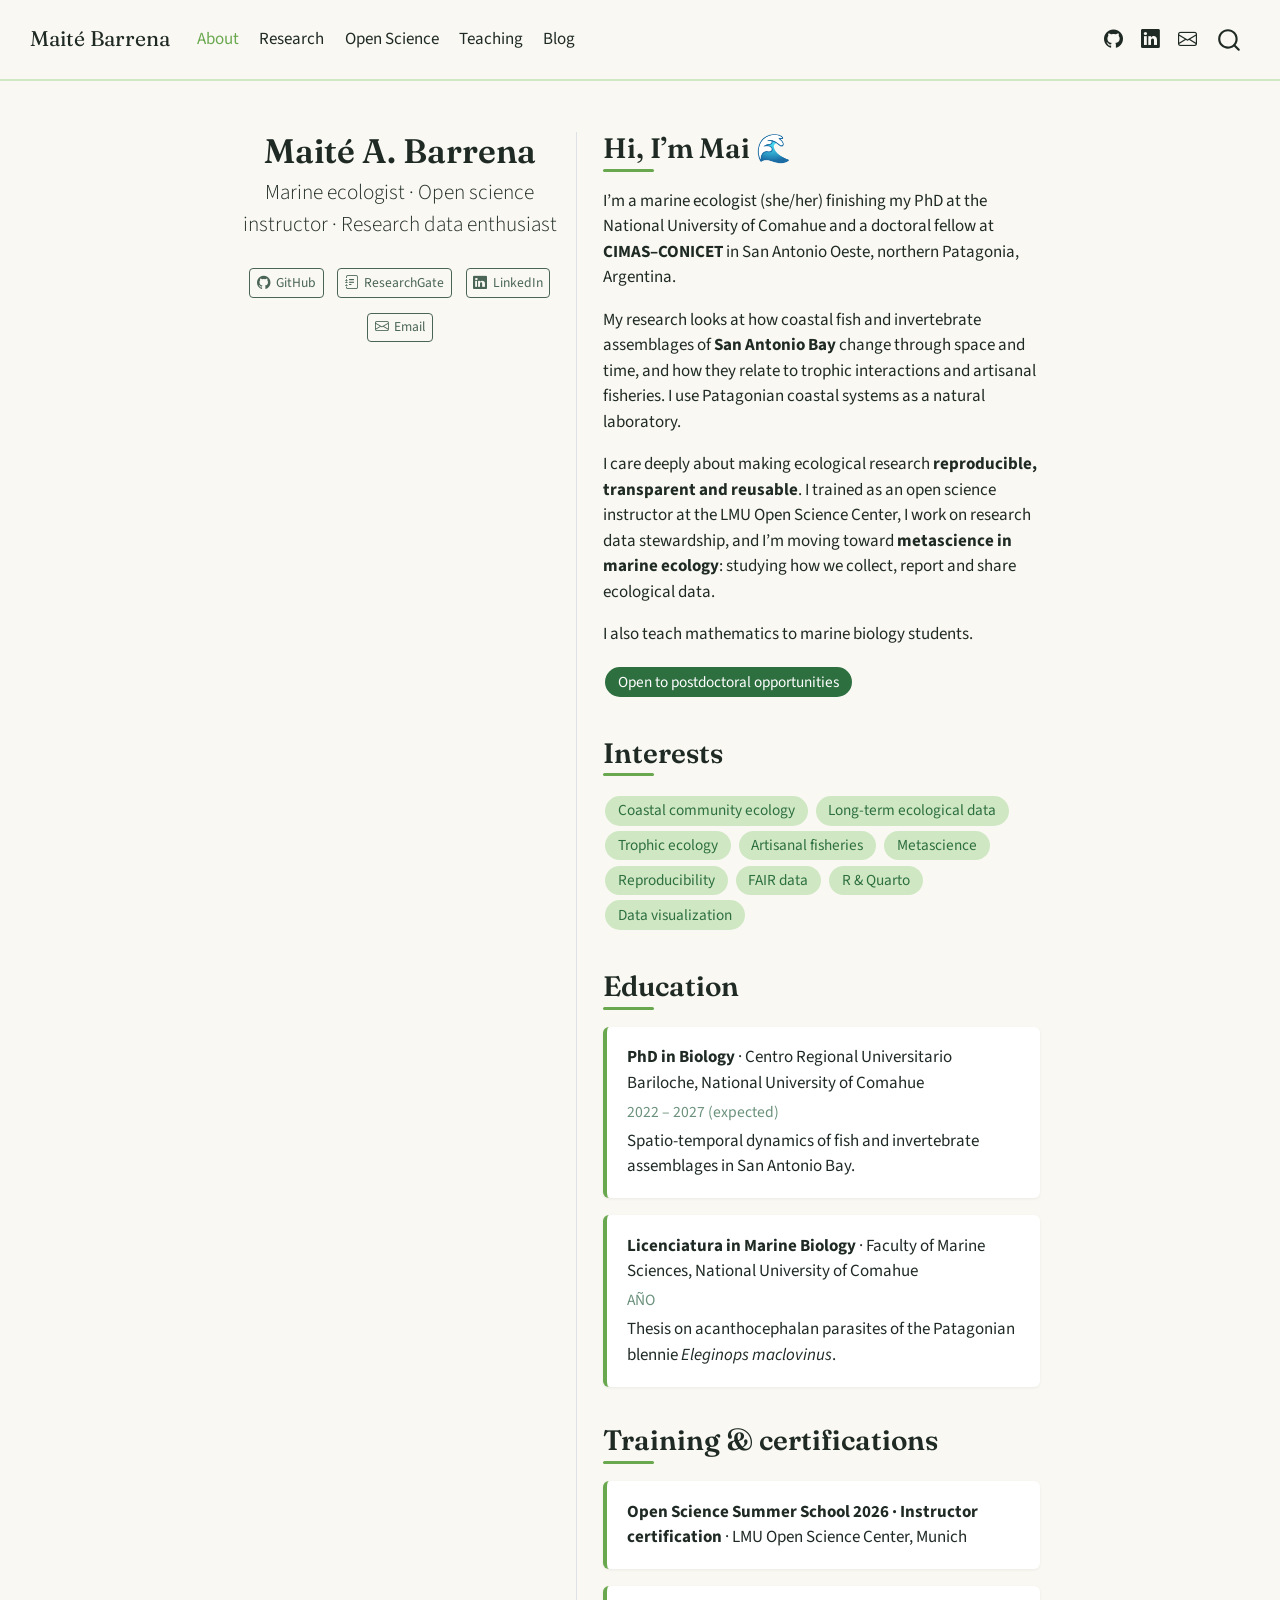
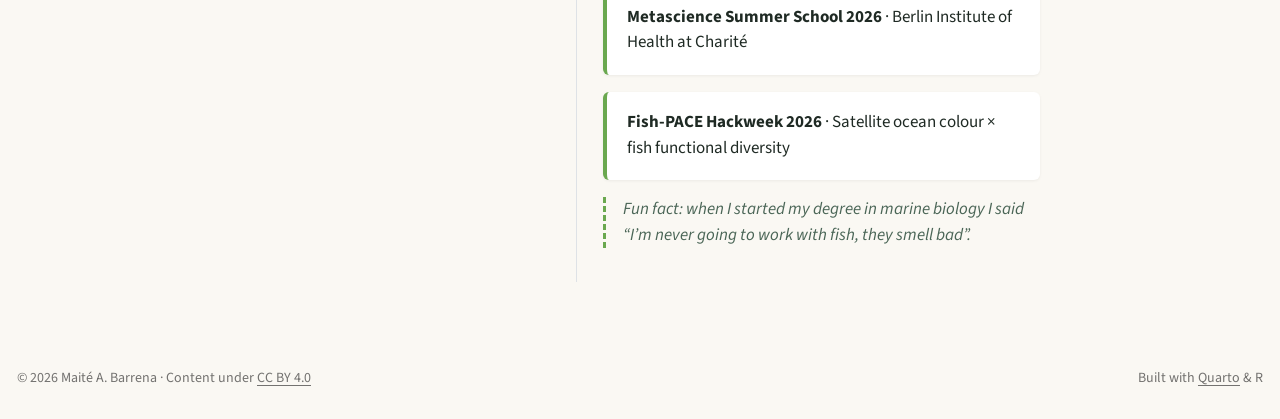
==== docs/index.html @ a6d8901f "First version of personal wesite" ====
<!DOCTYPE html>
<html xmlns="http://www.w3.org/1999/xhtml" lang="en" xml:lang="en"><head>

<meta charset="utf-8">
<meta name="generator" content="quarto-1.10.18">

<meta name="viewport" content="width=device-width, initial-scale=1.0, user-scalable=yes">


<title>Maité A. Barrena – Maité Barrena</title>
<style>
/* Default styles provided by pandoc.
** See https://pandoc.org/MANUAL.html#variables-for-html for config info.
*/
span.smallcaps{font-variant: small-caps;}
div.columns{display: flex; gap: 1.5em;}
div.column{flex: auto;}
@media screen {
div.columns{gap: min(4vw, 1.5em);}
div.column{overflow-x: auto;}
}
div.hanging-indent{margin-left: 1.5em; text-indent: -1.5em;}
ul.task-list{list-style: none;}
ul.task-list li input[type="checkbox"] {
  width: 0.8em;
  margin: 0 0.8em 0.2em -1em; /* quarto-specific, see https://github.com/quarto-dev/quarto-cli/issues/4556 */ 
  vertical-align: middle;
}
</style>


<script src="site_libs/quarto-nav/quarto-nav.js"></script>
<script src="site_libs/quarto-nav/headroom.min.js"></script>
<script src="site_libs/clipboard/clipboard.min.js"></script>
<script src="site_libs/quarto-search/autocomplete.umd.js"></script>
<script src="site_libs/quarto-search/fuse.min.js"></script>
<script src="site_libs/quarto-search/quarto-search.js"></script>
<meta name="quarto:offset" content="./">
<script src="site_libs/quarto-html/quarto.js" type="module"></script>
<script src="site_libs/quarto-html/tabsets/tabsets.js" type="module"></script>
<script src="site_libs/quarto-html/popper.min.js"></script>
<script src="site_libs/quarto-html/tippy.umd.min.js"></script>
<link href="site_libs/quarto-html/tippy.css" rel="stylesheet">
<link href="site_libs/quarto-html/quarto-syntax-highlighting-64a204ab8560d761af7679ceaba22944.css" rel="stylesheet" id="quarto-text-highlighting-styles">
<script src="site_libs/bootstrap/bootstrap.min.js"></script>
<link href="site_libs/bootstrap/bootstrap-icons.css" rel="stylesheet">
<link href="site_libs/bootstrap/bootstrap-3ea38a2bef1be758ad4a1b75f6a6415b.min.css" rel="stylesheet" append-hash="true" id="quarto-bootstrap" data-mode="light">
<script id="quarto-search-options" type="application/json">{
  "location": "navbar",
  "copy-button": false,
  "collapse-after": 3,
  "panel-placement": "end",
  "type": "overlay",
  "limit": 50,
  "keyboard-shortcut": [
    "f",
    "/",
    "s"
  ],
  "show-item-context": false,
  "language": {
    "search-no-results-text": "No results",
    "search-matching-documents-text": "matching documents",
    "search-copy-link-title": "Copy link to search",
    "search-hide-matches-text": "Hide additional matches",
    "search-more-match-text": "more match in this document",
    "search-more-matches-text": "more matches in this document",
    "search-clear-button-title": "Clear",
    "search-text-placeholder": "",
    "search-detached-cancel-button-title": "Cancel",
    "search-submit-button-title": "Submit",
    "search-label": "Search"
  }
}</script>
<style>html{ scroll-behavior: smooth; }</style>


</head>

<body class="nav-fixed fullcontent quarto-light">

<div id="quarto-search-results"></div>
  <header id="quarto-header" class="headroom fixed-top">
    <nav class="navbar navbar-expand-lg " data-bs-theme="dark">
      <div class="navbar-container container-fluid">
      <div class="navbar-brand-container mx-auto">
    <a class="navbar-brand" href="./index.html">
    <span class="navbar-title">Maité Barrena</span>
    </a>
  </div>
            <div id="quarto-search" class="" title="Search"></div>
          <button class="navbar-toggler" type="button" data-bs-toggle="collapse" data-bs-target="#navbarCollapse" aria-controls="navbarCollapse" role="menu" aria-expanded="false" aria-label="Toggle navigation" onclick="if (window.quartoToggleHeadroom) { window.quartoToggleHeadroom(); }">
  <span class="navbar-toggler-icon"></span>
</button>
          <div class="collapse navbar-collapse" id="navbarCollapse">
            <ul class="navbar-nav navbar-nav-scroll me-auto">
  <li class="nav-item">
    <a class="nav-link active" href="./index.html" aria-current="page"> 
<span class="menu-text">About</span></a>
  </li>  
  <li class="nav-item">
    <a class="nav-link" href="./research.html"> 
<span class="menu-text">Research</span></a>
  </li>  
  <li class="nav-item">
    <a class="nav-link" href="./open-science.html"> 
<span class="menu-text">Open Science</span></a>
  </li>  
  <li class="nav-item">
    <a class="nav-link" href="./teaching.html"> 
<span class="menu-text">Teaching</span></a>
  </li>  
  <li class="nav-item">
    <a class="nav-link" href="./blog.html"> 
<span class="menu-text">Blog</span></a>
  </li>  
</ul>
            <ul class="navbar-nav navbar-nav-scroll ms-auto">
  <li class="nav-item compact">
    <a class="nav-link" href="https://github.com/maibarrena7"> <i class="bi bi-github" role="img" aria-label="GitHub">
</i> 
<span class="menu-text"></span></a>
  </li>  
  <li class="nav-item compact">
    <a class="nav-link" href="https://www.linkedin.com/in/mait%C3%A9-barrena-706911390/"> <i class="bi bi-linkedin" role="img" aria-label="LinkedIn">
</i> 
<span class="menu-text"></span></a>
  </li>  
  <li class="nav-item compact">
    <a class="nav-link" href="mailto:maibarrena7@gmail.com"> <i class="bi bi-envelope" role="img" aria-label="Email">
</i> 
<span class="menu-text"></span></a>
  </li>  
</ul>
          </div> <!-- /navcollapse -->
            <div class="quarto-navbar-tools">
</div>
      </div> <!-- /container-fluid -->
    </nav>
</header>
<!-- content -->
<div id="quarto-content" class="quarto-container page-columns page-rows-contents page-layout-article page-navbar">
<!-- sidebar -->
<!-- margin-sidebar -->
    
<!-- main -->
<div class="quarto-about-trestles">
  <div class="about-entity">
<header id="title-block-header" class="quarto-title-block default">
<div class="quarto-title">
<h1 class="title">Maité A. Barrena</h1>
<p class="subtitle lead">Marine ecologist · Open science instructor · Research data enthusiast</p>
</div>
<div class="quarto-title-meta">
  </div>
</header>
    <div class="about-links">
  <a href="https://github.com/maibarrena7" class="about-link" rel="" target="">
    <i class="bi bi-github"></i>
     <span class="about-link-text">GitHub</span>
  </a>
  <a href="https://www.researchgate.net/profile/Maite-Barrena-3" class="about-link" rel="" target="">
    <i class="bi bi-journal-text"></i>
     <span class="about-link-text">ResearchGate</span>
  </a>
  <a href="https://www.linkedin.com/in/mait%C3%A9-barrena-706911390/" class="about-link" rel="" target="">
    <i class="bi bi-linkedin"></i>
     <span class="about-link-text">LinkedIn</span>
  </a>
  <a href="mailto:maibarrena7@gmail.com" class="about-link" rel="" target="">
    <i class="bi bi-envelope"></i>
     <span class="about-link-text">Email</span>
  </a>
</div>
  </div>
  <div class="about-contents"><main class="content" id="quarto-document-content">
<section id="hi-im-mai" class="level2">
<h2 data-anchor-id="hi-im-mai">Hi, I’m Mai 🌊</h2>
<p>I’m a marine ecologist (she/her) finishing my PhD at the National University of Comahue and a doctoral fellow at <strong>CIMAS–CONICET</strong> in San Antonio Oeste, northern Patagonia, Argentina.</p>
<p>My research looks at how coastal fish and invertebrate assemblages of <strong>San Antonio Bay</strong> change through space and time, and how they relate to trophic interactions and artisanal fisheries. I use Patagonian coastal systems as a natural laboratory.</p>
<p>I care deeply about making ecological research <strong>reproducible, transparent and reusable</strong>. I trained as an open science instructor at the LMU Open Science Center, I work on research data stewardship, and I’m moving toward <strong>metascience in marine ecology</strong>: studying how we collect, report and share ecological data.</p>
<p>I also teach mathematics to marine biology students.</p>
<p><span class="chip chip-open">Open to postdoctoral opportunities</span></p>
</section>
<section id="interests" class="level2">
<h2 data-anchor-id="interests">Interests</h2>
<p><span class="chip">Coastal community ecology</span> <span class="chip">Long-term ecological data</span> <span class="chip">Trophic ecology</span> <span class="chip">Artisanal fisheries</span> <span class="chip">Metascience</span> <span class="chip">Reproducibility</span> <span class="chip">FAIR data</span> <span class="chip">R &amp; Quarto</span> <span class="chip">Data visualization</span></p>
</section>
<section id="education" class="level2">
<h2 data-anchor-id="education">Education</h2>
<div class="card-item">
<p><strong>PhD in Biology</strong> · Centro Regional Universitario Bariloche, National University of Comahue</p>
<p><span class="meta">2022 – 2027 (expected)</span></p>
<p>Spatio-temporal dynamics of fish and invertebrate assemblages in San Antonio Bay.</p>
</div>
<div class="card-item">
<p><strong>Licenciatura in Marine Biology</strong> · Faculty of Marine Sciences, National University of Comahue</p>
<p><span class="meta">AÑO</span></p>
<p>Thesis on acanthocephalan parasites of the Patagonian blennie <em>Eleginops maclovinus</em>.</p>
</div>
</section>
<section id="training-certifications" class="level2">
<h2 data-anchor-id="training-certifications">Training &amp; certifications</h2>
<div class="card-item">
<p><strong>Open Science Summer School 2026 · Instructor certification</strong> · LMU Open Science Center, Munich</p>
</div>
<div class="card-item">
<p><strong>Metascience Summer School 2026</strong> · Berlin Institute of Health at Charité</p>
</div>
<div class="card-item">
<p><strong>Fish-PACE Hackweek 2026</strong> · Satellite ocean colour × fish functional diversity</p>
</div>
<div class="funfact">
<p>Fun fact: when I started my degree in marine biology I said “I’m never going to work with fish, they smell bad”.</p>
</div>


</section>
</main></div>
</div>
 <!-- /main -->
<script id="quarto-html-after-body" type="application/javascript">
  window.document.addEventListener("DOMContentLoaded", function (event) {
    const isCodeAnnotation = (el) => {
      for (const clz of el.classList) {
        if (clz.startsWith('code-annotation-')) {                     
          return true;
        }
      }
      return false;
    }
    const onCopySuccess = function(e) {
      // button target
      const button = e.trigger;
      // don't keep focus
      button.blur();
      // flash "checked"
      button.classList.add('code-copy-button-checked');
      var currentTitle = button.getAttribute("title");
      button.setAttribute("title", "Copied!");
      let tooltip;
      if (window.bootstrap) {
        button.setAttribute("data-bs-toggle", "tooltip");
        button.setAttribute("data-bs-placement", "left");
        button.setAttribute("data-bs-title", "Copied!");
        tooltip = new bootstrap.Tooltip(button, 
          { trigger: "manual", 
            customClass: "code-copy-button-tooltip",
            offset: [0, -8]});
        tooltip.show();    
      }
      setTimeout(function() {
        if (tooltip) {
          tooltip.hide();
          button.removeAttribute("data-bs-title");
          button.removeAttribute("data-bs-toggle");
          button.removeAttribute("data-bs-placement");
        }
        button.setAttribute("title", currentTitle);
        button.classList.remove('code-copy-button-checked');
      }, 1000);
      // clear code selection
      e.clearSelection();
    }
    const getTextToCopy = function(trigger) {
      const outerScaffold = trigger.parentElement.cloneNode(true);
      const codeEl = outerScaffold.querySelector('code');
      for (const childEl of codeEl.children) {
        if (isCodeAnnotation(childEl)) {
          childEl.remove();
        }
      }
      return codeEl.innerText;
    }
    const clipboard = new window.ClipboardJS('.code-copy-button:not([data-in-quarto-modal])', {
      text: getTextToCopy
    });
    clipboard.on('success', onCopySuccess);
    if (window.document.getElementById('quarto-embedded-source-code-modal')) {
      const clipboardModal = new window.ClipboardJS('.code-copy-button[data-in-quarto-modal]', {
        text: getTextToCopy,
        container: window.document.getElementById('quarto-embedded-source-code-modal')
      });
      clipboardModal.on('success', onCopySuccess);
    }
      var localhostRegex = new RegExp(/^(?:http|https):\/\/localhost\:?[0-9]*\//);
      var mailtoRegex = new RegExp(/^mailto:/);
        var filterRegex = new RegExp("https:\/\/maibarrena7\.github\.io");
      var isInternal = (href) => {
          return filterRegex.test(href) || localhostRegex.test(href) || mailtoRegex.test(href);
      }
      // Inspect non-navigation links and adorn them if external
     var links = window.document.querySelectorAll('a[href]:not(.nav-link):not(.navbar-brand):not(.toc-action):not(.sidebar-link):not(.sidebar-item-toggle):not(.pagination-link):not(.no-external):not([aria-hidden]):not(.dropdown-item):not(.quarto-navigation-tool):not(.about-link)');
      for (var i=0; i<links.length; i++) {
        const link = links[i];
        if (!isInternal(link.href)) {
          // undo the damage that might have been done by quarto-nav.js in the case of
          // links that we want to consider external
          if (link.dataset.originalHref !== undefined) {
            link.href = link.dataset.originalHref;
          }
            // target, if specified
            link.setAttribute("target", "_blank");
            if (link.getAttribute("rel") === null) {
              link.setAttribute("rel", "noopener");
            }
        }
      }
    function tippyHover(el, contentFn, onTriggerFn, onUntriggerFn) {
      const config = {
        allowHTML: true,
        maxWidth: 500,
        delay: 100,
        arrow: false,
        appendTo: function(el) {
            return el.parentElement;
        },
        interactive: true,
        interactiveBorder: 10,
        theme: 'quarto',
        placement: 'bottom-start',
      };
      if (contentFn) {
        config.content = contentFn;
      }
      if (onTriggerFn) {
        config.onTrigger = onTriggerFn;
      }
      if (onUntriggerFn) {
        config.onUntrigger = onUntriggerFn;
      }
      window.tippy(el, config); 
    }
    const noterefs = window.document.querySelectorAll('a[role="doc-noteref"]');
    for (var i=0; i<noterefs.length; i++) {
      const ref = noterefs[i];
      tippyHover(ref, function() {
        // use id or data attribute instead here
        let href = ref.getAttribute('data-footnote-href') || ref.getAttribute('href');
        try { href = new URL(href).hash; } catch {}
        const id = href.replace(/^#\/?/, "");
        const note = window.document.getElementById(id);
        if (note) {
          return note.innerHTML;
        } else {
          return "";
        }
      });
    }
    const xrefs = window.document.querySelectorAll('a.quarto-xref');
    const processXRef = (id, note) => {
      // Strip column container classes
      const stripColumnClz = (el) => {
        el.classList.remove("page-full", "page-columns");
        if (el.children) {
          for (const child of el.children) {
            stripColumnClz(child);
          }
        }
      }
      stripColumnClz(note)
      if (id === null || id.startsWith('sec-')) {
        // Special case sections, only their first couple elements
        const container = document.createElement("div");
        if (note.children && note.children.length > 2) {
          container.appendChild(note.children[0].cloneNode(true));
          for (let i = 1; i < note.children.length; i++) {
            const child = note.children[i];
            if (child.tagName === "P" && child.innerText === "") {
              continue;
            } else {
              container.appendChild(child.cloneNode(true));
              break;
            }
          }
          if (window.Quarto?.typesetMath) {
            window.Quarto.typesetMath(container);
          }
          return container.innerHTML
        } else {
          if (window.Quarto?.typesetMath) {
            window.Quarto.typesetMath(note);
          }
          return note.innerHTML;
        }
      } else {
        // Remove any anchor links if they are present
        const anchorLink = note.querySelector('a.anchorjs-link');
        if (anchorLink) {
          anchorLink.remove();
        }
        if (window.Quarto?.typesetMath) {
          window.Quarto.typesetMath(note);
        }
        if (note.classList.contains("callout")) {
          return note.outerHTML;
        } else {
          return note.innerHTML;
        }
      }
    }
    for (var i=0; i<xrefs.length; i++) {
      const xref = xrefs[i];
      tippyHover(xref, undefined, function(instance) {
        instance.disable();
        let url = xref.getAttribute('href');
        let hash = undefined; 
        if (url.startsWith('#')) {
          hash = url;
        } else {
          try { hash = new URL(url).hash; } catch {}
        }
        if (hash) {
          const id = hash.replace(/^#\/?/, "");
          const note = window.document.getElementById(id);
          if (note !== null) {
            try {
              const html = processXRef(id, note.cloneNode(true));
              instance.setContent(html);
            } finally {
              instance.enable();
              instance.show();
            }
          } else {
            // See if we can fetch this
            fetch(url.split('#')[0])
            .then(res => res.text())
            .then(html => {
              const parser = new DOMParser();
              const htmlDoc = parser.parseFromString(html, "text/html");
              const note = htmlDoc.getElementById(id);
              if (note !== null) {
                const html = processXRef(id, note);
                instance.setContent(html);
              } 
            }).finally(() => {
              instance.enable();
              instance.show();
            });
          }
        } else {
          // See if we can fetch a full url (with no hash to target)
          // This is a special case and we should probably do some content thinning / targeting
          fetch(url)
          .then(res => res.text())
          .then(html => {
            const parser = new DOMParser();
            const htmlDoc = parser.parseFromString(html, "text/html");
            const note = htmlDoc.querySelector('main.content');
            if (note !== null) {
              // This should only happen for chapter cross references
              // (since there is no id in the URL)
              // remove the first header
              if (note.children.length > 0 && note.children[0].tagName === "HEADER") {
                note.children[0].remove();
              }
              const html = processXRef(null, note);
              instance.setContent(html);
            } 
          }).finally(() => {
            instance.enable();
            instance.show();
          });
        }
      }, function(instance) {
      });
    }
        let selectedAnnoteEl;
        const selectorForAnnotation = ( cell, annotation) => {
          let cellAttr = 'data-code-cell="' + cell + '"';
          let lineAttr = 'data-code-annotation="' +  annotation + '"';
          const selector = 'span[' + cellAttr + '][' + lineAttr + ']';
          return selector;
        }
        const selectCodeLines = (annoteEl) => {
          const doc = window.document;
          const targetCell = annoteEl.getAttribute("data-target-cell");
          const targetAnnotation = annoteEl.getAttribute("data-target-annotation");
          const annoteSpan = window.document.querySelector(selectorForAnnotation(targetCell, targetAnnotation));
          const lines = annoteSpan.getAttribute("data-code-lines").split(",");
          const lineIds = lines.map((line) => {
            return targetCell + "-" + line;
          })
          let top = null;
          let height = null;
          let parent = null;
          if (lineIds.length > 0) {
              //compute the position of the single el (top and bottom and make a div)
              const el = window.document.getElementById(lineIds[0]);
              top = el.offsetTop;
              height = el.offsetHeight;
              parent = el.parentElement.parentElement;
            if (lineIds.length > 1) {
              const lastEl = window.document.getElementById(lineIds[lineIds.length - 1]);
              const bottom = lastEl.offsetTop + lastEl.offsetHeight;
              height = bottom - top;
            }
            if (top !== null && height !== null && parent !== null) {
              // cook up a div (if necessary) and position it 
              let div = window.document.getElementById("code-annotation-line-highlight");
              if (div === null) {
                div = window.document.createElement("div");
                div.setAttribute("id", "code-annotation-line-highlight");
                div.style.position = 'absolute';
                parent.appendChild(div);
              }
              div.style.top = top - 2 + "px";
              div.style.height = height + 4 + "px";
              div.style.left = 0;
              let gutterDiv = window.document.getElementById("code-annotation-line-highlight-gutter");
              if (gutterDiv === null) {
                gutterDiv = window.document.createElement("div");
                gutterDiv.setAttribute("id", "code-annotation-line-highlight-gutter");
                gutterDiv.style.position = 'absolute';
                const codeCell = window.document.getElementById(targetCell);
                const gutter = codeCell.querySelector('.code-annotation-gutter');
                gutter.appendChild(gutterDiv);
              }
              gutterDiv.style.top = top - 2 + "px";
              gutterDiv.style.height = height + 4 + "px";
            }
            selectedAnnoteEl = annoteEl;
          }
        };
        const unselectCodeLines = () => {
          const elementsIds = ["code-annotation-line-highlight", "code-annotation-line-highlight-gutter"];
          elementsIds.forEach((elId) => {
            const div = window.document.getElementById(elId);
            if (div) {
              div.remove();
            }
          });
          selectedAnnoteEl = undefined;
        };
          // Handle positioning of the toggle
      window.addEventListener(
        "resize",
        throttle(() => {
          elRect = undefined;
          if (selectedAnnoteEl) {
            selectCodeLines(selectedAnnoteEl);
          }
        }, 10)
      );
      function throttle(fn, ms) {
      let throttle = false;
      let timer;
        return (...args) => {
          if(!throttle) { // first call gets through
              fn.apply(this, args);
              throttle = true;
          } else { // all the others get throttled
              if(timer) clearTimeout(timer); // cancel #2
              timer = setTimeout(() => {
                fn.apply(this, args);
                timer = throttle = false;
              }, ms);
          }
        };
      }
        // Attach click handler to the DT
        const annoteDls = window.document.querySelectorAll('dt[data-target-cell]');
        for (const annoteDlNode of annoteDls) {
          annoteDlNode.addEventListener('click', (event) => {
            const clickedEl = event.target;
            if (clickedEl !== selectedAnnoteEl) {
              unselectCodeLines();
              const activeEl = window.document.querySelector('dt[data-target-cell].code-annotation-active');
              if (activeEl) {
                activeEl.classList.remove('code-annotation-active');
              }
              selectCodeLines(clickedEl);
              clickedEl.classList.add('code-annotation-active');
            } else {
              // Unselect the line
              unselectCodeLines();
              clickedEl.classList.remove('code-annotation-active');
            }
          });
        }
    const findCites = (el) => {
      const parentEl = el.parentElement;
      if (parentEl) {
        const cites = parentEl.dataset.cites;
        if (cites) {
          return {
            el,
            cites: cites.split(' ')
          };
        } else {
          return findCites(el.parentElement)
        }
      } else {
        return undefined;
      }
    };
    var bibliorefs = window.document.querySelectorAll('a[role="doc-biblioref"]');
    for (var i=0; i<bibliorefs.length; i++) {
      const ref = bibliorefs[i];
      const citeInfo = findCites(ref);
      if (citeInfo) {
        tippyHover(citeInfo.el, function() {
          var popup = window.document.createElement('div');
          citeInfo.cites.forEach(function(cite) {
            var citeDiv = window.document.createElement('div');
            citeDiv.classList.add('hanging-indent');
            citeDiv.classList.add('csl-entry');
            var biblioDiv = window.document.getElementById('ref-' + cite);
            if (biblioDiv) {
              citeDiv.innerHTML = biblioDiv.innerHTML;
            }
            popup.appendChild(citeDiv);
          });
          return popup.innerHTML;
        });
      }
    }
  });
  </script>
</div> <!-- /content -->
<footer class="footer">
  <div class="nav-footer">
    <div class="nav-footer-left">
<p>© 2026 Maité A. Barrena · Content under <a href="https://creativecommons.org/licenses/by/4.0/">CC BY 4.0</a></p>
</div>   
    <div class="nav-footer-center">
      &nbsp;
    </div>
    <div class="nav-footer-right">
<p>Built with <a href="https://quarto.org/">Quarto</a> &amp; R</p>
</div>
  </div>
</footer>




<script src="site_libs/quarto-html/zenscroll-min.js"></script>
</body></html>
---- docs/site_libs/quarto-html/tippy.css ----
.tippy-box[data-animation=fade][data-state=hidden]{opacity:0}[data-tippy-root]{max-width:calc(100vw - 10px)}.tippy-box{position:relative;background-color:#333;color:#fff;border-radius:4px;font-size:14px;line-height:1.4;white-space:normal;outline:0;transition-property:transform,visibility,opacity}.tippy-box[data-placement^=top]>.tippy-arrow{bottom:0}.tippy-box[data-placement^=top]>.tippy-arrow:before{bottom:-7px;left:0;border-width:8px 8px 0;border-top-color:initial;transform-origin:center top}.tippy-box[data-placement^=bottom]>.tippy-arrow{top:0}.tippy-box[data-placement^=bottom]>.tippy-arrow:before{top:-7px;left:0;border-width:0 8px 8px;border-bottom-color:initial;transform-origin:center bottom}.tippy-box[data-placement^=left]>.tippy-arrow{right:0}.tippy-box[data-placement^=left]>.tippy-arrow:before{border-width:8px 0 8px 8px;border-left-color:initial;right:-7px;transform-origin:center left}.tippy-box[data-placement^=right]>.tippy-arrow{left:0}.tippy-box[data-placement^=right]>.tippy-arrow:before{left:-7px;border-width:8px 8px 8px 0;border-right-color:initial;transform-origin:center right}.tippy-box[data-inertia][data-state=visible]{transition-timing-function:cubic-bezier(.54,1.5,.38,1.11)}.tippy-arrow{width:16px;height:16px;color:#333}.tippy-arrow:before{content:"";position:absolute;border-color:transparent;border-style:solid}.tippy-content{position:relative;padding:5px 9px;z-index:1}
---- docs/site_libs/quarto-html/quarto-syntax-highlighting-64a204ab8560d761af7679ceaba22944.css ----
/* quarto syntax highlight colors */
:root {
  --quarto-hl-ot-color: #003B4F;
  --quarto-hl-at-color: #657422;
  --quarto-hl-ss-color: #20794D;
  --quarto-hl-an-color: #5E5E5E;
  --quarto-hl-fu-color: #4758AB;
  --quarto-hl-st-color: #20794D;
  --quarto-hl-cf-color: #003B4F;
  --quarto-hl-op-color: #5E5E5E;
  --quarto-hl-er-color: #AD0000;
  --quarto-hl-bn-color: #AD0000;
  --quarto-hl-al-color: #AD0000;
  --quarto-hl-va-color: #111111;
  --quarto-hl-bu-color: inherit;
  --quarto-hl-ex-color: inherit;
  --quarto-hl-pp-color: #AD0000;
  --quarto-hl-in-color: #5E5E5E;
  --quarto-hl-vs-color: #20794D;
  --quarto-hl-wa-color: #5E5E5E;
  --quarto-hl-do-color: #5E5E5E;
  --quarto-hl-im-color: #00769E;
  --quarto-hl-ch-color: #20794D;
  --quarto-hl-dt-color: #AD0000;
  --quarto-hl-fl-color: #AD0000;
  --quarto-hl-co-color: #5E5E5E;
  --quarto-hl-cv-color: #5E5E5E;
  --quarto-hl-cn-color: #8f5902;
  --quarto-hl-sc-color: #5E5E5E;
  --quarto-hl-dv-color: #AD0000;
  --quarto-hl-kw-color: #003B4F;
}

/* other quarto variables */
:root {
  --quarto-font-monospace: SFMono-Regular, Menlo, Monaco, Consolas, "Liberation Mono", "Courier New", monospace;
}

/* syntax highlight based on Pandoc's rules */
pre > code.sourceCode > span {
  color: #003B4F;
}

code.sourceCode > span {
  color: #003B4F;
}

div.sourceCode,
div.sourceCode pre.sourceCode {
  color: #003B4F;
}

/* Normal */
code span {
  color: #003B4F;
}

/* Alert */
code span.al {
  color: #AD0000;
  font-style: inherit;
}

/* Annotation */
code span.an {
  color: #5E5E5E;
  font-style: inherit;
}

/* Attribute */
code span.at {
  color: #657422;
  font-style: inherit;
}

/* BaseN */
code span.bn {
  color: #AD0000;
  font-style: inherit;
}

/* BuiltIn */
code span.bu {
  font-style: inherit;
}

/* ControlFlow */
code span.cf {
  color: #003B4F;
  font-weight: bold;
  font-style: inherit;
}

/* Char */
code span.ch {
  color: #20794D;
  font-style: inherit;
}

/* Constant */
code span.cn {
  color: #8f5902;
  font-style: inherit;
}

/* Comment */
code span.co {
  color: #5E5E5E;
  font-style: inherit;
}

/* CommentVar */
code span.cv {
  color: #5E5E5E;
  font-style: italic;
}

/* Documentation */
code span.do {
  color: #5E5E5E;
  font-style: italic;
}

/* DataType */
code span.dt {
  color: #AD0000;
  font-style: inherit;
}

/* DecVal */
code span.dv {
  color: #AD0000;
  font-style: inherit;
}

/* Error */
code span.er {
  color: #AD0000;
  font-style: inherit;
}

/* Extension */
code span.ex {
  font-style: inherit;
}

/* Float */
code span.fl {
  color: #AD0000;
  font-style: inherit;
}

/* Function */
code span.fu {
  color: #4758AB;
  font-style: inherit;
}

/* Import */
code span.im {
  color: #00769E;
  font-style: inherit;
}

/* Information */
code span.in {
  color: #5E5E5E;
  font-style: inherit;
}

/* Keyword */
code span.kw {
  color: #003B4F;
  font-weight: bold;
  font-style: inherit;
}

/* Operator */
code span.op {
  color: #5E5E5E;
  font-style: inherit;
}

/* Other */
code span.ot {
  color: #003B4F;
  font-style: inherit;
}

/* Preprocessor */
code span.pp {
  color: #AD0000;
  font-style: inherit;
}

/* SpecialChar */
code span.sc {
  color: #5E5E5E;
  font-style: inherit;
}

/* SpecialString */
code span.ss {
  color: #20794D;
  font-style: inherit;
}

/* String */
code span.st {
  color: #20794D;
  font-style: inherit;
}

/* Variable */
code span.va {
  color: #111111;
  font-style: inherit;
}

/* VerbatimString */
code span.vs {
  color: #20794D;
  font-style: inherit;
}

/* Warning */
code span.wa {
  color: #5E5E5E;
  font-style: italic;
}

.prevent-inlining {
  content: "</";
}

/*# sourceMappingURL=9d8d5bb603a83b8298b89080a598c93b.css.map */
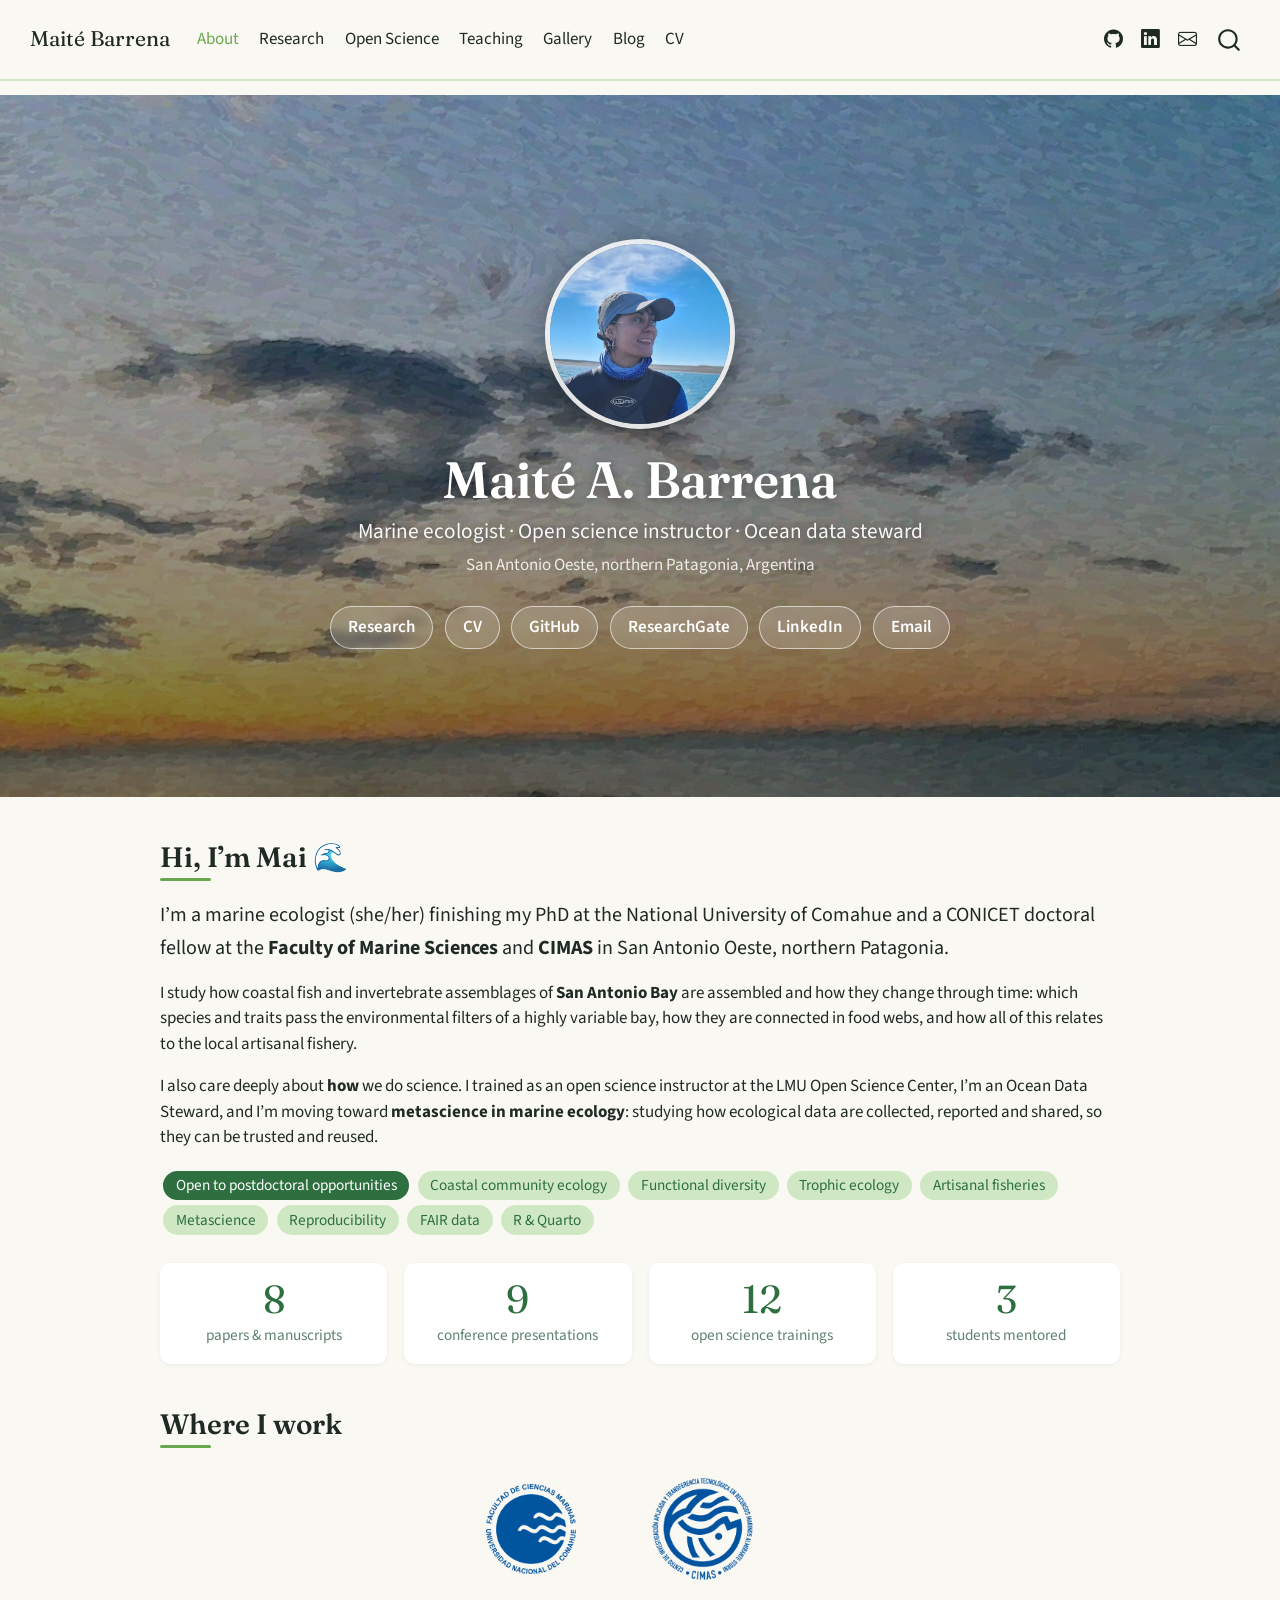
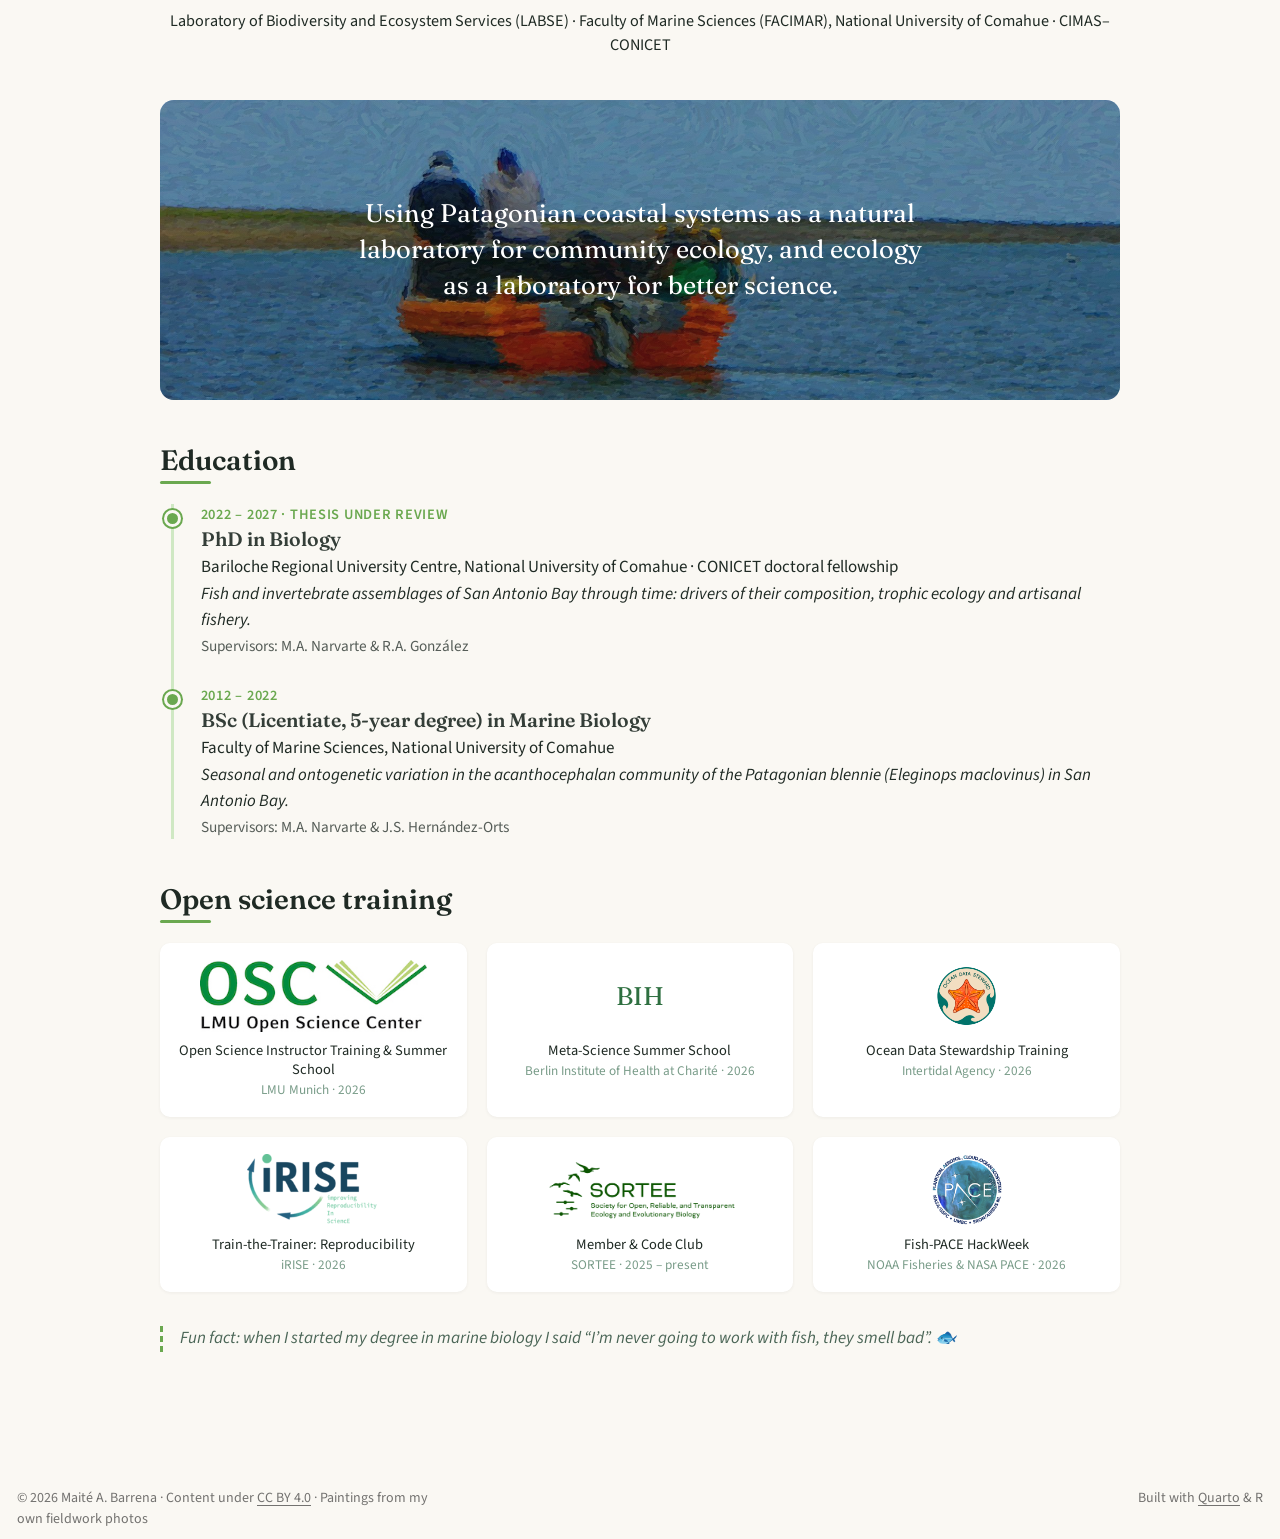
==== commit 10894db6: "new versions" ====
--- a/docs/index.html
+++ b/docs/index.html
@@ -7,7 +7,7 @@
 <meta name="viewport" content="width=device-width, initial-scale=1.0, user-scalable=yes">
 
 
-<title>Maité A. Barrena – Maité Barrena</title>
+<title>Maité A. Barrena · Marine ecologist – Maité Barrena</title>
 <style>
 /* Default styles provided by pandoc.
 ** See https://pandoc.org/MANUAL.html#variables-for-html for config info.
@@ -36,15 +36,17 @@
 <script src="site_libs/quarto-search/fuse.min.js"></script>
 <script src="site_libs/quarto-search/quarto-search.js"></script>
 <meta name="quarto:offset" content="./">
+<link href="./img/logos/ocean-data-steward.png" rel="icon" type="image/png">
 <script src="site_libs/quarto-html/quarto.js" type="module"></script>
 <script src="site_libs/quarto-html/tabsets/tabsets.js" type="module"></script>
 <script src="site_libs/quarto-html/popper.min.js"></script>
 <script src="site_libs/quarto-html/tippy.umd.min.js"></script>
+<script src="site_libs/quarto-html/anchor.min.js"></script>
 <link href="site_libs/quarto-html/tippy.css" rel="stylesheet">
 <link href="site_libs/quarto-html/quarto-syntax-highlighting-64a204ab8560d761af7679ceaba22944.css" rel="stylesheet" id="quarto-text-highlighting-styles">
 <script src="site_libs/bootstrap/bootstrap.min.js"></script>
 <link href="site_libs/bootstrap/bootstrap-icons.css" rel="stylesheet">
-<link href="site_libs/bootstrap/bootstrap-3ea38a2bef1be758ad4a1b75f6a6415b.min.css" rel="stylesheet" append-hash="true" id="quarto-bootstrap" data-mode="light">
+<link href="site_libs/bootstrap/bootstrap-8a9ec4670306be36823e8239d32404de.min.css" rel="stylesheet" append-hash="true" id="quarto-bootstrap" data-mode="light">
 <script id="quarto-search-options" type="application/json">{
   "location": "navbar",
   "copy-button": false,
@@ -77,7 +79,7 @@
 
 </head>
 
-<body class="nav-fixed fullcontent quarto-light">
+<body class="nav-fixed quarto-light">
 
 <div id="quarto-search-results"></div>
   <header id="quarto-header" class="headroom fixed-top">
@@ -111,8 +113,16 @@
 <span class="menu-text">Teaching</span></a>
   </li>  
   <li class="nav-item">
+    <a class="nav-link" href="./gallery.html"> 
+<span class="menu-text">Gallery</span></a>
+  </li>  
+  <li class="nav-item">
     <a class="nav-link" href="./blog.html"> 
 <span class="menu-text">Blog</span></a>
+  </li>  
+  <li class="nav-item">
+    <a class="nav-link" href="./cv.html"> 
+<span class="menu-text">CV</span></a>
   </li>  
 </ul>
             <ul class="navbar-nav navbar-nav-scroll ms-auto">
@@ -139,88 +149,110 @@
     </nav>
 </header>
 <!-- content -->
-<div id="quarto-content" class="quarto-container page-columns page-rows-contents page-layout-article page-navbar">
+<div id="quarto-content" class="quarto-container page-columns page-rows-contents page-layout-full page-navbar">
 <!-- sidebar -->
 <!-- margin-sidebar -->
     
 <!-- main -->
-<div class="quarto-about-trestles">
-  <div class="about-entity">
-<header id="title-block-header" class="quarto-title-block default">
-<div class="quarto-title">
-<h1 class="title">Maité A. Barrena</h1>
-<p class="subtitle lead">Marine ecologist · Open science instructor · Research data enthusiast</p>
-</div>
-<div class="quarto-title-meta">
+<main class="content column-page" id="quarto-document-content"><header id="title-block-header" class="quarto-title-block"></header>
+
+
+
+
+<section class="hero" style="background-image:url('img/bg/sunset-coast.jpg');">
+  <div class="hero-inner">
+    <img class="hero-photo" src="img/profile.jpg" alt="Maité Barrena on a research boat in San Antonio Bay">
+    <h1>Maité A. Barrena</h1>
+    <div class="tagline">Marine ecologist · Open science instructor · Ocean data steward</div>
+    <div class="place">San Antonio Oeste, northern Patagonia, Argentina</div>
+    <div class="hero-links">
+      <a href="research.html">Research</a>
+      <a href="cv.html">CV</a>
+      <a href="https://github.com/maibarrena7">GitHub</a>
+      <a href="https://www.researchgate.net/profile/Maite-Barrena-3">ResearchGate</a>
+      <a href="https://www.linkedin.com/in/mait%C3%A9-barrena-706911390/">LinkedIn</a>
+      <a href="mailto:maibarrena7@gmail.com">Email</a>
+    </div>
   </div>
-</header>
-    <div class="about-links">
-  <a href="https://github.com/maibarrena7" class="about-link" rel="" target="">
-    <i class="bi bi-github"></i>
-     <span class="about-link-text">GitHub</span>
-  </a>
-  <a href="https://www.researchgate.net/profile/Maite-Barrena-3" class="about-link" rel="" target="">
-    <i class="bi bi-journal-text"></i>
-     <span class="about-link-text">ResearchGate</span>
-  </a>
-  <a href="https://www.linkedin.com/in/mait%C3%A9-barrena-706911390/" class="about-link" rel="" target="">
-    <i class="bi bi-linkedin"></i>
-     <span class="about-link-text">LinkedIn</span>
-  </a>
-  <a href="mailto:maibarrena7@gmail.com" class="about-link" rel="" target="">
-    <i class="bi bi-envelope"></i>
-     <span class="about-link-text">Email</span>
-  </a>
-</div>
+</section>
+<div class="wrap">
+<section id="hi-im-mai" class="level2">
+<h2 class="anchored" data-anchor-id="hi-im-mai">Hi, I’m Mai 🌊</h2>
+<div class="lead-text">
+<p>I’m a marine ecologist (she/her) finishing my PhD at the National University of Comahue and a CONICET doctoral fellow at the <strong>Faculty of Marine Sciences</strong> and <strong>CIMAS</strong> in San Antonio Oeste, northern Patagonia.</p>
+</div>
+<p>I study how coastal fish and invertebrate assemblages of <strong>San Antonio Bay</strong> are assembled and how they change through time: which species and traits pass the environmental filters of a highly variable bay, how they are connected in food webs, and how all of this relates to the local artisanal fishery.</p>
+<p>I also care deeply about <strong>how</strong> we do science. I trained as an open science instructor at the LMU Open Science Center, I’m an Ocean Data Steward, and I’m moving toward <strong>metascience in marine ecology</strong>: studying how ecological data are collected, reported and shared, so they can be trusted and reused.</p>
+<p><span class="chip chip-open">Open to postdoctoral opportunities</span> <span class="chip">Coastal community ecology</span> <span class="chip">Functional diversity</span> <span class="chip">Trophic ecology</span> <span class="chip">Artisanal fisheries</span> <span class="chip">Metascience</span> <span class="chip">Reproducibility</span> <span class="chip">FAIR data</span> <span class="chip">R &amp; Quarto</span></p>
+<div class="stats">
+  <div class="stat"><div class="num">8</div><div class="lbl">papers &amp; manuscripts</div></div>
+  <div class="stat"><div class="num">9</div><div class="lbl">conference presentations</div></div>
+  <div class="stat"><div class="num">12</div><div class="lbl">open science trainings</div></div>
+  <div class="stat"><div class="num">3</div><div class="lbl">students mentored</div></div>
+</div>
+</section>
+<section id="where-i-work" class="level2">
+<h2 class="anchored" data-anchor-id="where-i-work">Where I work</h2>
+<div class="affil">
+  <img src="img/logos/facimar.png" alt="Faculty of Marine Sciences, National University of Comahue">
+  <img src="img/logos/cimas.png" alt="CIMAS – Almirante Storni Center for Applied Research and Technology Transfer in Marine Resources" style="height:110px">
+</div>
+<p class="centered" style="font-size:.95rem">
+Laboratory of Biodiversity and Ecosystem Services (LABSE) · Faculty of Marine Sciences (FACIMAR), National University of Comahue · CIMAS–CONICET
+</p>
+<div class="band" style="background-image:url('img/bg/fishers.jpg');">
+  <div class="band-inner">
+    <p>Using Patagonian coastal systems as a natural laboratory for community ecology, and ecology as a laboratory for better science.</p>
   </div>
-  <div class="about-contents"><main class="content" id="quarto-document-content">
-<section id="hi-im-mai" class="level2">
-<h2 data-anchor-id="hi-im-mai">Hi, I’m Mai 🌊</h2>
-<p>I’m a marine ecologist (she/her) finishing my PhD at the National University of Comahue and a doctoral fellow at <strong>CIMAS–CONICET</strong> in San Antonio Oeste, northern Patagonia, Argentina.</p>
-<p>My research looks at how coastal fish and invertebrate assemblages of <strong>San Antonio Bay</strong> change through space and time, and how they relate to trophic interactions and artisanal fisheries. I use Patagonian coastal systems as a natural laboratory.</p>
-<p>I care deeply about making ecological research <strong>reproducible, transparent and reusable</strong>. I trained as an open science instructor at the LMU Open Science Center, I work on research data stewardship, and I’m moving toward <strong>metascience in marine ecology</strong>: studying how we collect, report and share ecological data.</p>
-<p>I also teach mathematics to marine biology students.</p>
-<p><span class="chip chip-open">Open to postdoctoral opportunities</span></p>
-</section>
-<section id="interests" class="level2">
-<h2 data-anchor-id="interests">Interests</h2>
-<p><span class="chip">Coastal community ecology</span> <span class="chip">Long-term ecological data</span> <span class="chip">Trophic ecology</span> <span class="chip">Artisanal fisheries</span> <span class="chip">Metascience</span> <span class="chip">Reproducibility</span> <span class="chip">FAIR data</span> <span class="chip">R &amp; Quarto</span> <span class="chip">Data visualization</span></p>
+</div>
 </section>
 <section id="education" class="level2">
-<h2 data-anchor-id="education">Education</h2>
-<div class="card-item">
-<p><strong>PhD in Biology</strong> · Centro Regional Universitario Bariloche, National University of Comahue</p>
-<p><span class="meta">2022 – 2027 (expected)</span></p>
-<p>Spatio-temporal dynamics of fish and invertebrate assemblages in San Antonio Bay.</p>
-</div>
-<div class="card-item">
-<p><strong>Licenciatura in Marine Biology</strong> · Faculty of Marine Sciences, National University of Comahue</p>
-<p><span class="meta">AÑO</span></p>
-<p>Thesis on acanthocephalan parasites of the Patagonian blennie <em>Eleginops maclovinus</em>.</p>
+<h2 class="anchored" data-anchor-id="education">Education</h2>
+<div class="timeline">
+  <div class="tl-item">
+    <div class="yr">2022 – 2027 · thesis under review</div>
+    <h4 class="anchored">PhD in Biology</h4>
+    <p>Bariloche Regional University Centre, National University of Comahue · CONICET doctoral fellowship</p>
+    <p><em>Fish and invertebrate assemblages of San Antonio Bay through time: drivers of their composition, trophic ecology and artisanal fishery.</em></p>
+    <p class="text-muted" style="font-size:.9rem">Supervisors: M.A. Narvarte &amp; R.A. González</p>
+  </div>
+  <div class="tl-item">
+    <div class="yr">2012 – 2022</div>
+    <h4 class="anchored">BSc (Licentiate, 5-year degree) in Marine Biology</h4>
+    <p>Faculty of Marine Sciences, National University of Comahue</p>
+    <p><em>Seasonal and ontogenetic variation in the acanthocephalan community of the Patagonian blennie (Eleginops maclovinus) in San Antonio Bay.</em></p>
+    <p class="text-muted" style="font-size:.9rem">Supervisors: M.A. Narvarte &amp; J.S. Hernández-Orts</p>
+  </div>
 </div>
 </section>
-<section id="training-certifications" class="level2">
-<h2 data-anchor-id="training-certifications">Training &amp; certifications</h2>
-<div class="card-item">
-<p><strong>Open Science Summer School 2026 · Instructor certification</strong> · LMU Open Science Center, Munich</p>
-</div>
-<div class="card-item">
-<p><strong>Metascience Summer School 2026</strong> · Berlin Institute of Health at Charité</p>
-</div>
-<div class="card-item">
-<p><strong>Fish-PACE Hackweek 2026</strong> · Satellite ocean colour × fish functional diversity</p>
+<section id="open-science-training" class="level2">
+<h2 class="anchored" data-anchor-id="open-science-training">Open science training</h2>
+<div class="logo-wall">
+  <a class="logo-card" href="open-science.html"><img src="img/logos/lmu-osc.png" alt="LMU Open Science Center"><div class="lbl">Open Science Instructor Training &amp; Summer School</div><div class="yr">LMU Munich · 2026</div></a>
+  <a class="logo-card" href="open-science.html"><div class="txt-logo">BIH</div><div class="lbl">Meta-Science Summer School</div><div class="yr">Berlin Institute of Health at Charité · 2026</div></a>
+  <a class="logo-card" href="open-science.html"><img src="img/logos/ocean-data-steward.png" alt="Ocean Data Steward"><div class="lbl">Ocean Data Stewardship Training</div><div class="yr">Intertidal Agency · 2026</div></a>
+  <a class="logo-card" href="open-science.html"><img src="img/logos/irise.png" alt="iRISE"><div class="lbl">Train-the-Trainer: Reproducibility</div><div class="yr">iRISE · 2026</div></a>
+  <a class="logo-card" href="open-science.html"><img src="img/logos/sortee.png" alt="SORTEE"><div class="lbl">Member &amp; Code Club</div><div class="yr">SORTEE · 2025 – present</div></a>
+  <a class="logo-card" href="open-science.html"><img src="img/logos/pace.png" alt="NASA PACE"><div class="lbl">Fish-PACE HackWeek</div><div class="yr">NOAA Fisheries &amp; NASA PACE · 2026</div></a>
 </div>
 <div class="funfact">
-<p>Fun fact: when I started my degree in marine biology I said “I’m never going to work with fish, they smell bad”.</p>
-</div>
-
-
+<p>Fun fact: when I started my degree in marine biology I said “I’m never going to work with fish, they smell bad”. 🐟</p>
+</div>
 </section>
-</main></div>
-</div>
- <!-- /main -->
+</div>
+
+
+
+</main> <!-- /main -->
 <script id="quarto-html-after-body" type="application/javascript">
   window.document.addEventListener("DOMContentLoaded", function (event) {
+    const icon = "";
+    const anchorJS = new window.AnchorJS();
+    anchorJS.options = {
+      placement: 'right',
+      icon: icon
+    };
+    anchorJS.add('.anchored');
     const isCodeAnnotation = (el) => {
       for (const clz of el.classList) {
         if (clz.startsWith('code-annotation-')) {                     
@@ -621,7 +653,7 @@
 <footer class="footer">
   <div class="nav-footer">
     <div class="nav-footer-left">
-<p>© 2026 Maité A. Barrena · Content under <a href="https://creativecommons.org/licenses/by/4.0/">CC BY 4.0</a></p>
+<p>© 2026 Maité A. Barrena · Content under <a href="https://creativecommons.org/licenses/by/4.0/">CC BY 4.0</a> · Paintings from my own fieldwork photos</p>
 </div>   
     <div class="nav-footer-center">
       &nbsp;
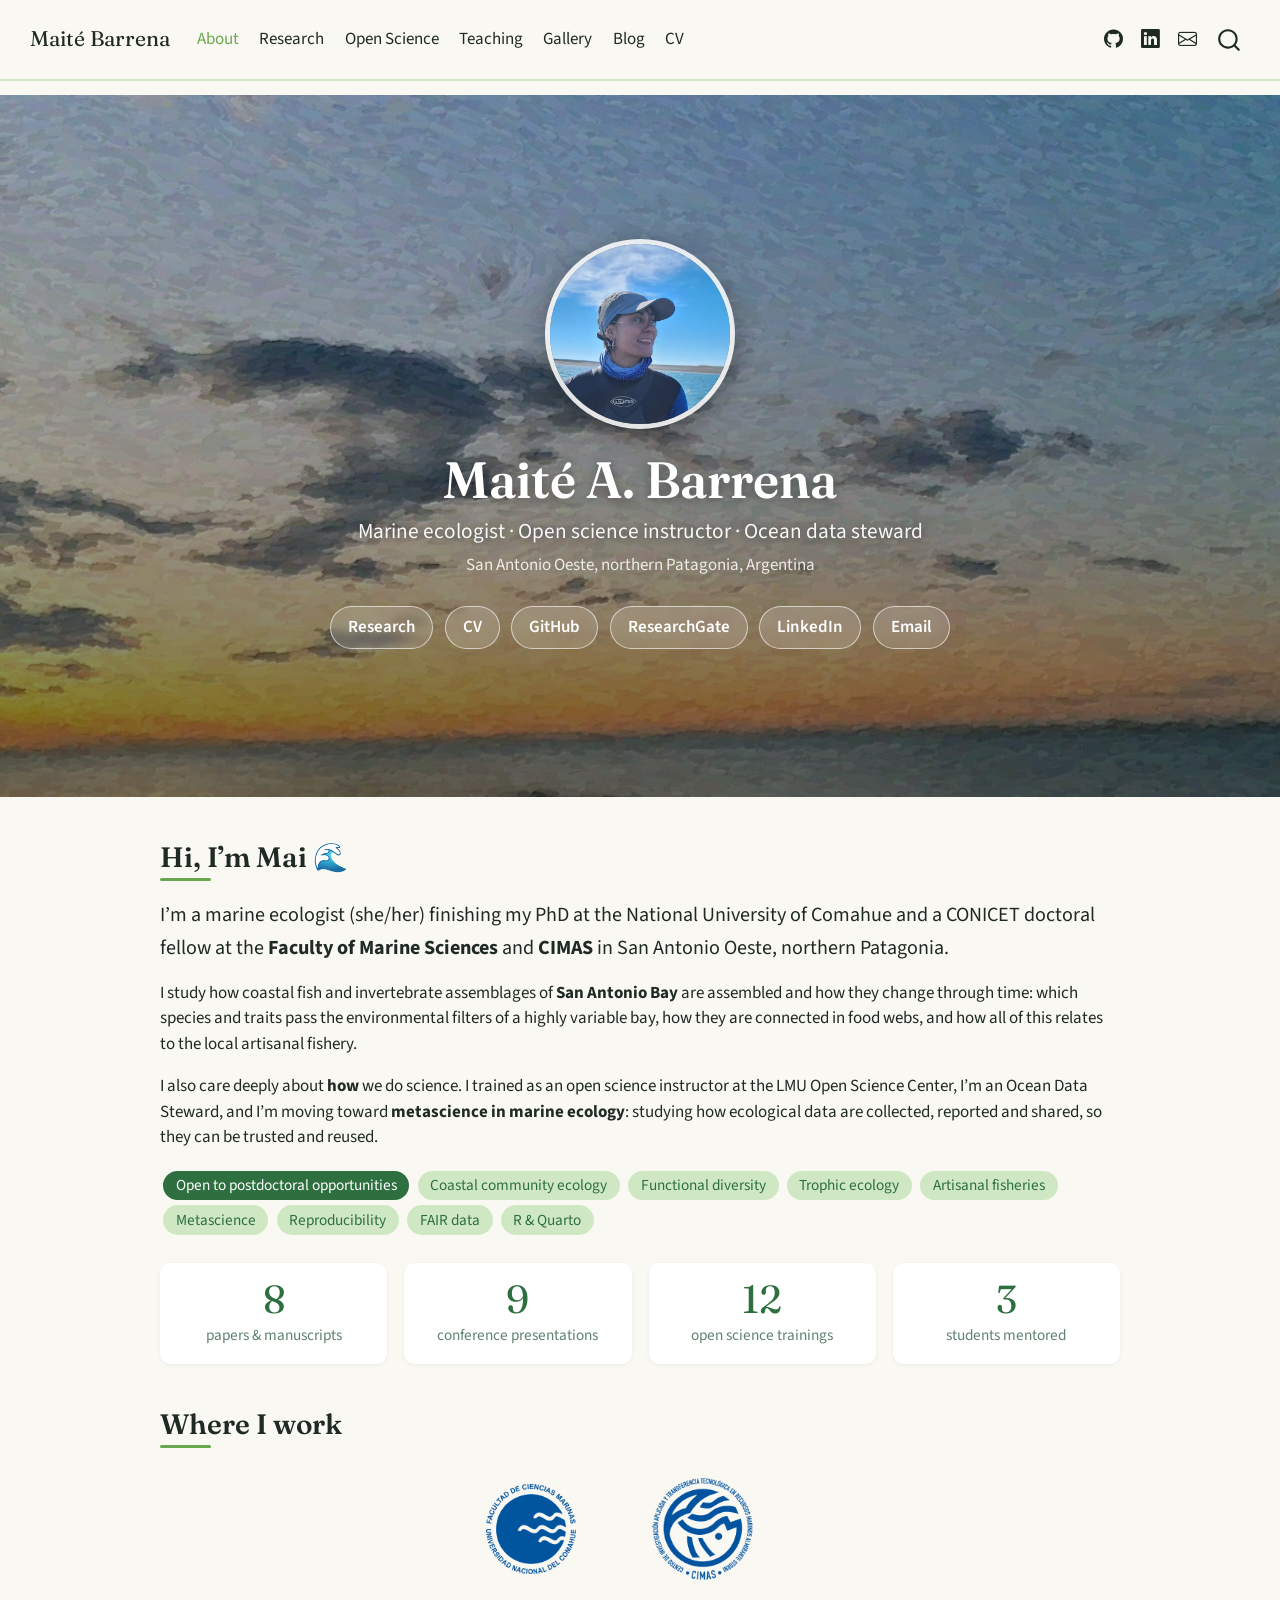
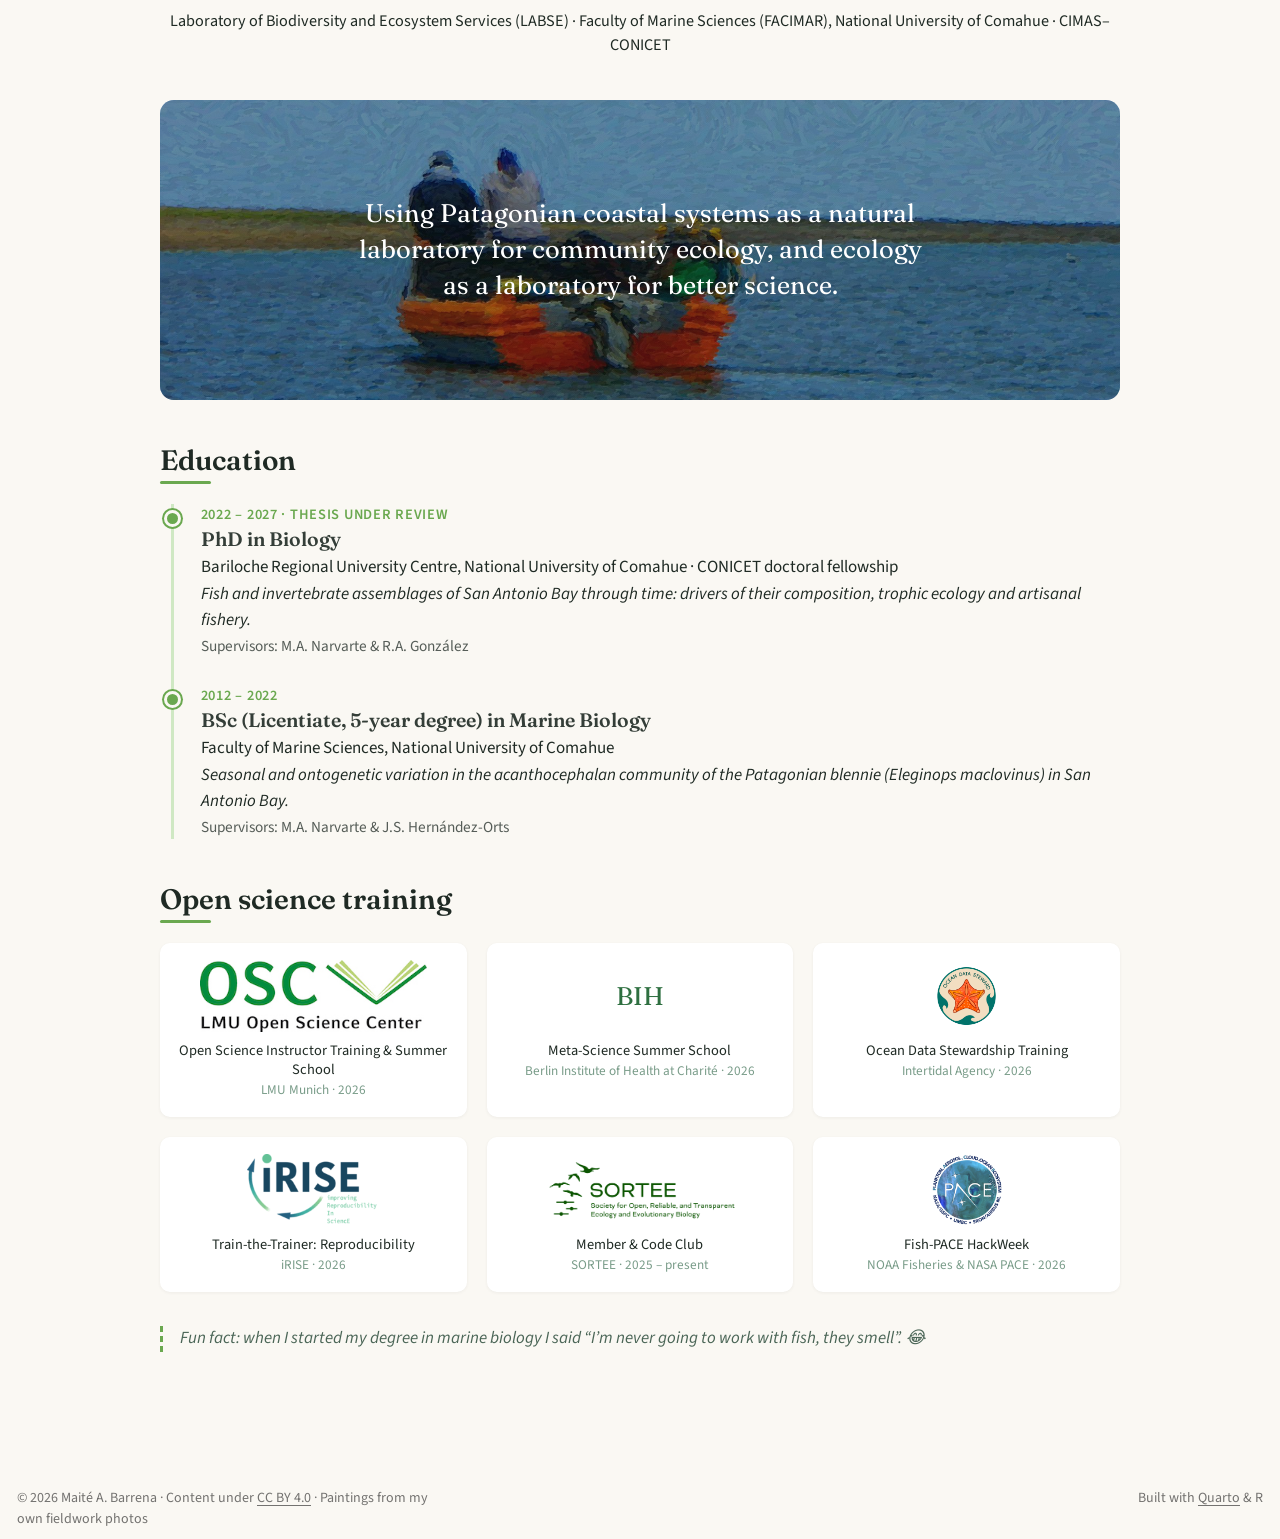
==== commit 615a7216: "changes in blog" ====
--- a/docs/index.html
+++ b/docs/index.html
@@ -236,7 +236,7 @@
   <a class="logo-card" href="open-science.html"><img src="img/logos/pace.png" alt="NASA PACE"><div class="lbl">Fish-PACE HackWeek</div><div class="yr">NOAA Fisheries &amp; NASA PACE · 2026</div></a>
 </div>
 <div class="funfact">
-<p>Fun fact: when I started my degree in marine biology I said “I’m never going to work with fish, they smell bad”. 🐟</p>
+<p>Fun fact: when I started my degree in marine biology I said “I’m never going to work with fish, they smell”. 😂</p>
 </div>
 </section>
 </div>
